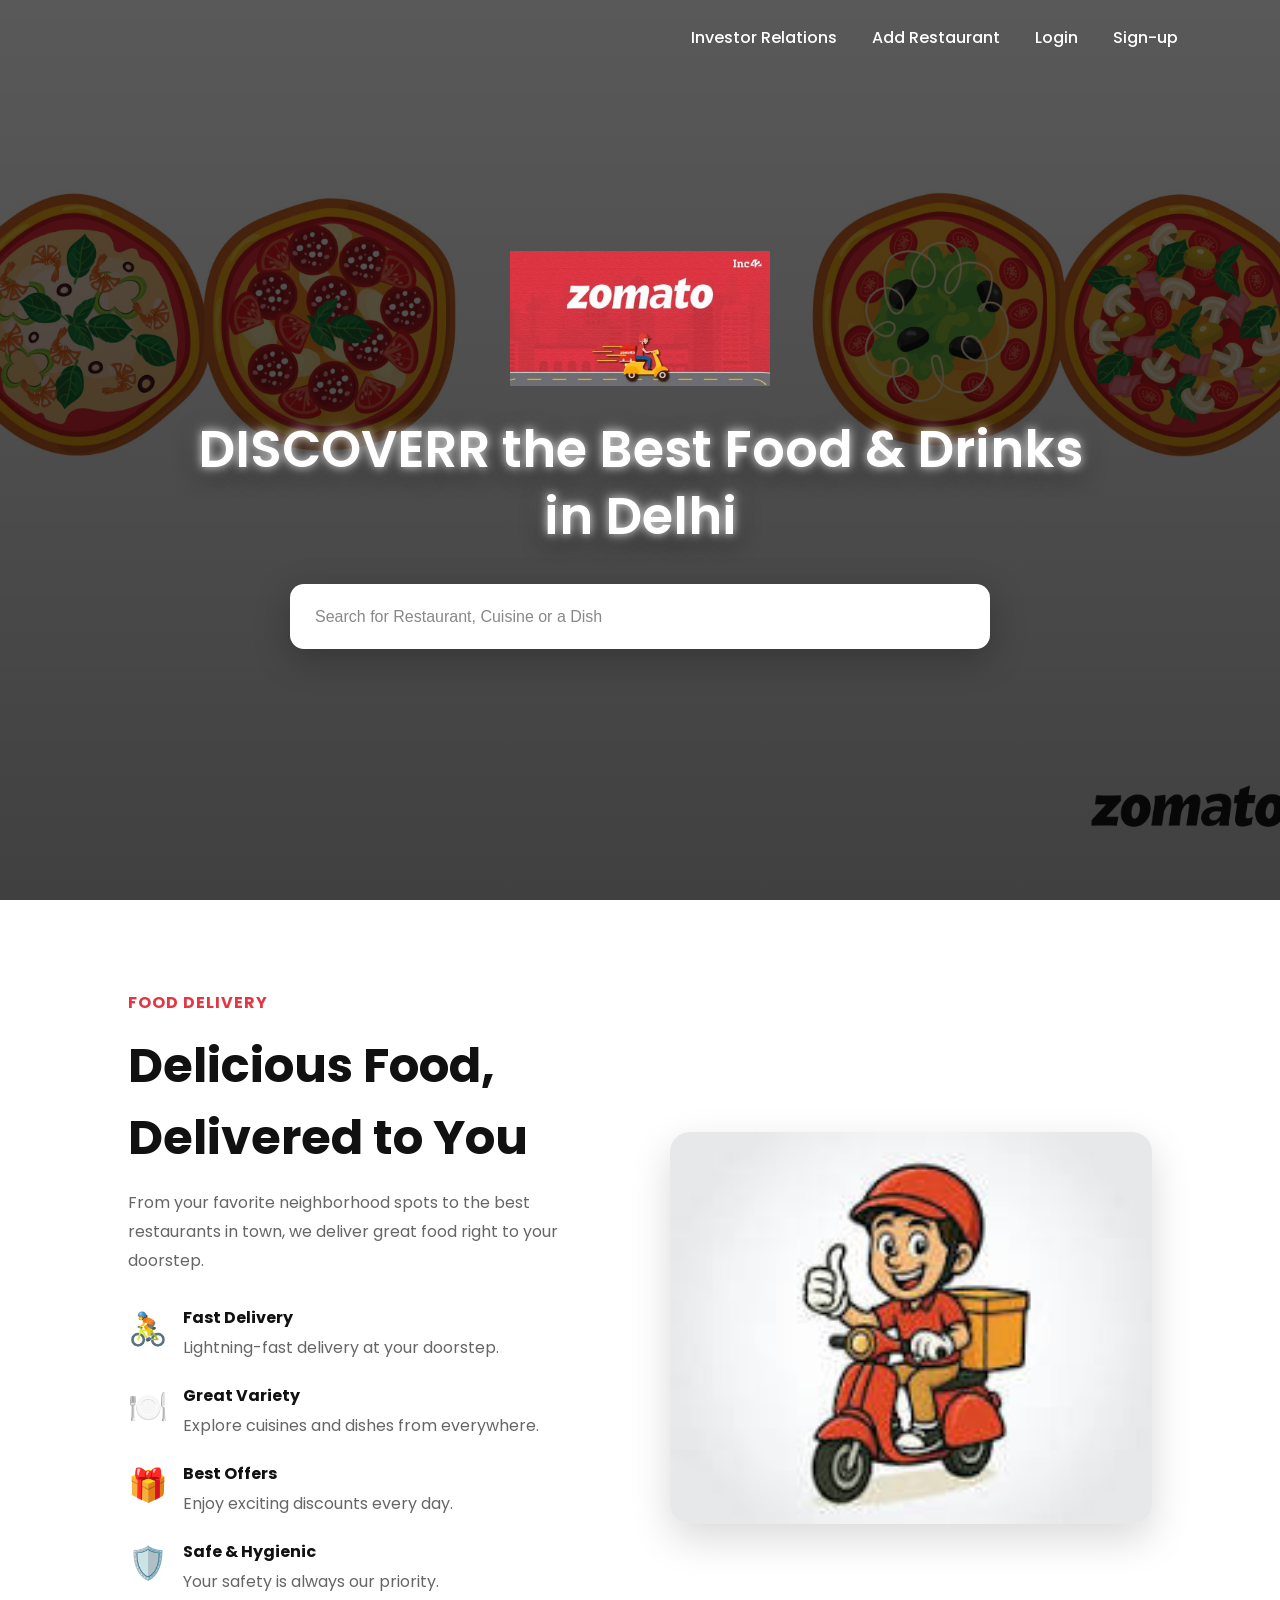
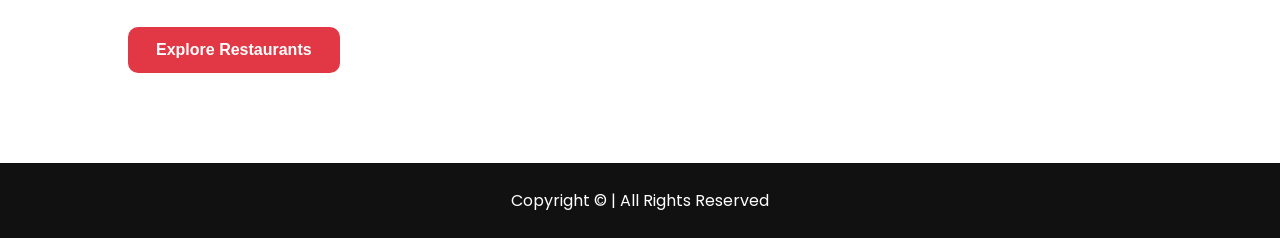
==== index.html @ bc9a09fc "Add Zomato clone" ====
<!DOCTYPE html>
<html lang="en">
<head>
    <meta charset="UTF-8">
    <meta name="viewport" content="width=device-width, initial-scale=1.0">
    <title>Zomato - Order food Online</title>
    <link rel="stylesheet" href="css/style.css">
</head>
<body>
    <header>
        
        <ul>
            <li><a href="">Investor Relations</a></li>
            <li><a href="">Add Restaurant</a></li>
            <li><a href="">Login</a></li>
            <li><a href="">Sign-up</a></li>
            
        </ul>

    
    </header>
    <main>
        <section>
        <!-- use img/bg.png as background -->
         <img src="img/zomato.jpg" alt="">
         <p>DISCOVERR the Best Food & Drinks in Delhi</p>
         <input placeholder="Search for Restaurant, Cuisine or a Dish">
         </section>
<section class="delivery-section">

    <div class="delivery-content">

        <div class="delivery-text">

            <span class="subtitle">FOOD DELIVERY</span>

            <h2>Delicious Food,<br>Delivered to You</h2>

            <p>
                From your favorite neighborhood spots to the best
                restaurants in town, we deliver great food right
                to your doorstep.
            </p>

            <div class="features">

                <div class="feature">
                    <span>🚴</span>
                    <div>
                        <h4>Fast Delivery</h4>
                        <p>Lightning-fast delivery at your doorstep.</p>
                    </div>
                </div>

                <div class="feature">
                    <span>🍽️</span>
                    <div>
                        <h4>Great Variety</h4>
                        <p>Explore cuisines and dishes from everywhere.</p>
                    </div>
                </div>

                <div class="feature">
                    <span>🎁</span>
                    <div>
                        <h4>Best Offers</h4>
                        <p>Enjoy exciting discounts every day.</p>
                    </div>
                </div>

                <div class="feature">
                    <span>🛡️</span>
                    <div>
                        <h4>Safe & Hygienic</h4>
                        <p>Your safety is always our priority.</p>
                    </div>
                </div>

            </div>

            <button>Explore Restaurants</button>

        </div>

        <div class="delivery-image">
            <img src="img/delivery-boy.png" alt="Delivery Boy">
        </div>

    </div>

</section>


    </main>
    <footer>
        Copyright &copy; | All Rights Reserved
    </footer>
    
    <script src="js/script.js"></script>
</body>
</html>
---- css/style.css ----
@import url('https://fonts.googleapis.com/css2?family=Poppins:wght@300;400;500;600;700;800&display=swap');

:root{
    --primary:#e23744;
    --dark:#111;
    --white:#fff;
    --gray:#666;
}

*{
    margin:0;
    padding:0;
    box-sizing:border-box;
}

body{
    font-family:'Poppins',sans-serif;
    overflow-x:hidden;
}

/* =========================
   HEADER
========================= */

header{
    position:absolute;
    top:0;
    left:0;
    width:100%;
    z-index:100;
    padding:25px 8%;
}

header ul{
    display:flex;
    justify-content:flex-end;
    gap:35px;
    list-style:none;
}

header a{
    color:white;
    text-decoration:none;
    font-size:1rem;
    font-weight:500;
    transition:.3s;
}

header a:hover{
    color:#ffd5d9;
}

/* =========================
   HERO SECTION
========================= */

main section:first-child{
    min-height:100vh;

    display:flex;
    flex-direction:column;
    justify-content:center;
    align-items:center;

    text-align:center;

    padding:100px 20px;

    position:relative;
}

main section:first-child::before{
    content:"";
    position:absolute;
    inset:0;

    background:
        linear-gradient(
            rgba(0,0,0,.65),
            rgba(0,0,0,.75)
        ),
        url("../img/Pizza.png");

    background-size:cover;
    background-position:center;

    z-index:-1;
}

main section:first-child img{
    width:260px;
    max-width:80%;
    margin-bottom:30px;
}

main section:first-child p{
    color:white;

    font-size:clamp(2rem,4vw,4rem);
    font-weight:600;

    line-height:1.3;

    max-width:900px;

    margin-bottom:35px;

    text-shadow:
        0 0 10px rgba(255,255,255,.8),
        0 0 20px rgba(255,255,255,.4),
        0 5px 25px rgba(0,0,0,.9);
}

main section:first-child input{
    width:min(700px,90vw);
    height:65px;

    border:none;
    outline:none;

    border-radius:14px;

    padding:0 25px;

    font-size:1rem;

    box-shadow:
        0 10px 35px rgba(0,0,0,.25);
}

main section:first-child input::placeholder{
    color:#888;
}

/* =========================
   DELIVERY SECTION
========================= */

.delivery-section{
    padding:90px 10%;
    background:white;
}

.delivery-content{
    display:flex;
    justify-content:space-between;
    align-items:center;
    gap:60px;
}

.delivery-text{
    flex:1;
}

.subtitle{
    color:var(--primary);
    font-weight:700;
    letter-spacing:1px;
}

.delivery-text h2{
    font-size:3rem;
    margin:15px 0;
    color:#111;
}

.delivery-text p{
    color:#666;
    line-height:1.8;
    margin-bottom:30px;
}

.features{
    display:flex;
    flex-direction:column;
    gap:20px;
}

.feature{
    display:flex;
    gap:15px;
}

.feature span{
    font-size:2rem;
}

.feature h4{
    color:#111;
    margin-bottom:4px;
}

.feature p{
    margin:0;
}

.delivery-text button{
    margin-top:30px;

    background:var(--primary);
    color:white;

    border:none;
    border-radius:10px;

    padding:14px 28px;

    font-size:1rem;
    font-weight:600;

    cursor:pointer;

    transition:.3s;
}

.delivery-text button:hover{
    background:#cb1b2f;
}

.delivery-image{
    flex:1;
    text-align:center;
}

.delivery-image img{
    width:100%;
    max-width:500px;

    border-radius:20px;

    box-shadow:
        0 15px 40px rgba(0,0,0,.15);
}

/* =========================
   FOOTER
========================= */

footer{
    background:#111;
    color:white;

    text-align:center;

    padding:25px;
}

/* =========================
   MOBILE
========================= */

@media(max-width:768px){

    header ul{
        justify-content:center;
        gap:15px;
        flex-wrap:wrap;
    }

    header a{
        font-size:.9rem;
    }

    main section:first-child img{
        width:180px;
    }

    main section:first-child p{
        font-size:1.8rem;
    }

    main section:first-child input{
        height:55px;
    }

    .delivery-content{
        flex-direction:column;
        text-align:center;
    }

    .delivery-text h2{
        font-size:2rem;
    }

    .feature{
        text-align:left;
    }
}
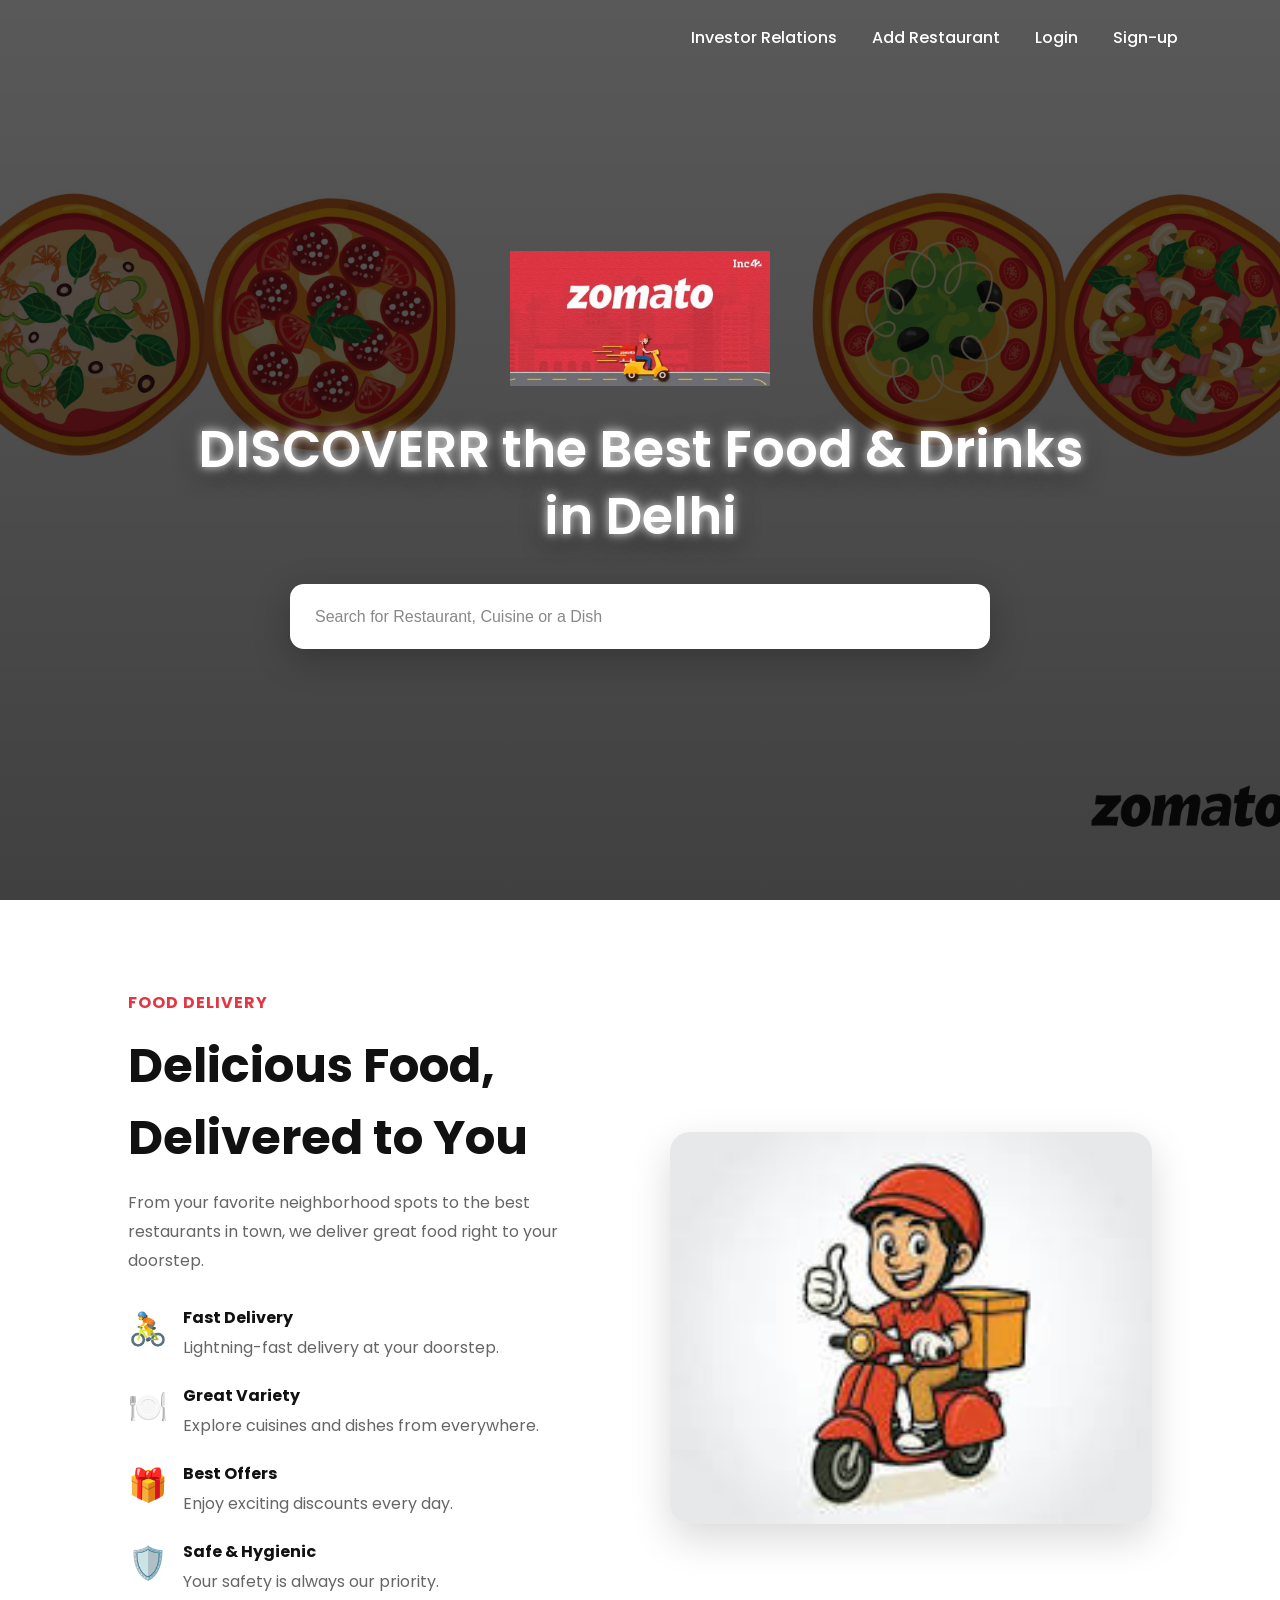
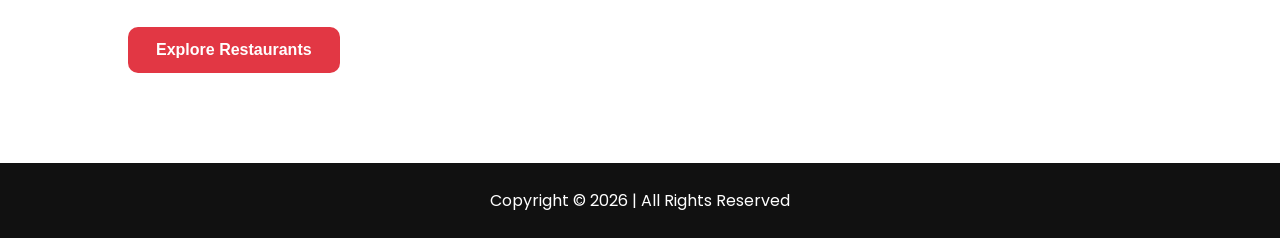
==== commit baa06802: "Update copyright year in footer" ====
--- a/index.html
+++ b/index.html
@@ -93,9 +93,9 @@
 
     </main>
     <footer>
-        Copyright &copy; | All Rights Reserved
+        Copyright &copy; 2026 | All Rights Reserved
     </footer>
     
     <script src="js/script.js"></script>
 </body>
-</html>+</html>
